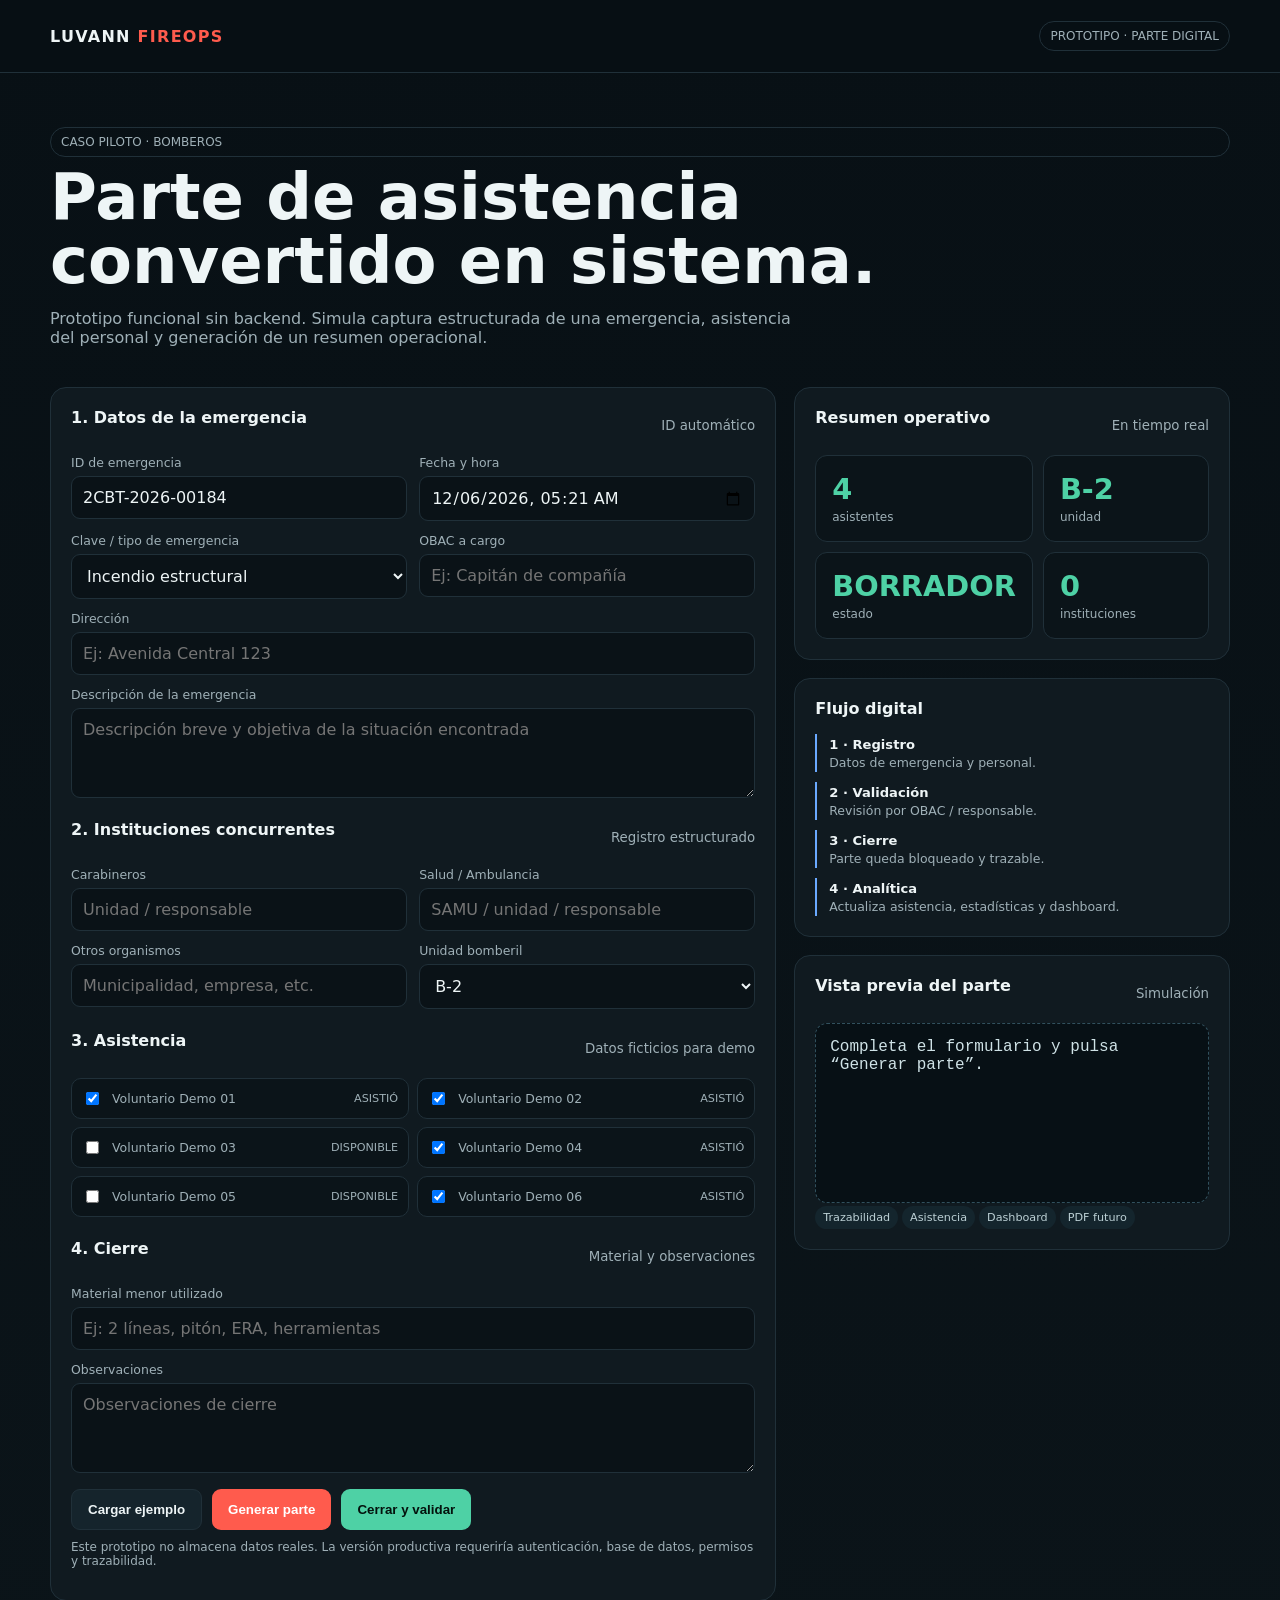
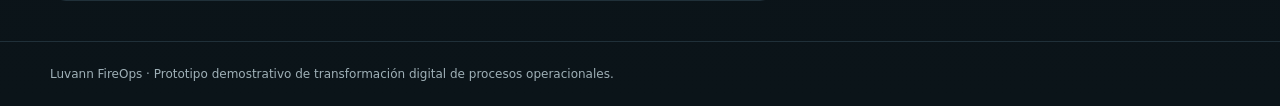
==== fireops-demo.html @ 4d056f80 "feat: agregar prototipo FireOps para parte digital de emergencia" ====
<!doctype html>
<html lang="es">
<head>
<meta charset="utf-8"><meta name="viewport" content="width=device-width,initial-scale=1">
<title>Luvann FireOps | Prototipo</title>
<style>
:root{--bg:#081015;--panel:#101a20;--line:#203039;--text:#eef5f6;--muted:#9fb0b7;--accent:#ff5b4d;--ok:#4ed1a5;--blue:#6aa9ff}*{box-sizing:border-box}body{margin:0;background:linear-gradient(180deg,#081015,#0b1419);color:var(--text);font-family:Inter,system-ui,-apple-system,Segoe UI,sans-serif}.wrap{width:min(1180px,calc(100% - 28px));margin:auto}.top{position:sticky;top:0;z-index:10;background:#081015e8;backdrop-filter:blur(14px);border-bottom:1px solid var(--line)}.top .wrap{height:72px;display:flex;align-items:center;justify-content:space-between}.brand{font-weight:800;letter-spacing:.08em}.brand span{color:var(--accent)}.badge{padding:7px 10px;border:1px solid var(--line);border-radius:999px;color:var(--muted);font-size:.75rem}.hero{padding:54px 0 24px}.hero h1{font-size:clamp(2.2rem,5vw,4.4rem);line-height:1;margin:8px 0 14px}.hero p{color:var(--muted);max-width:760px}.grid{display:grid;grid-template-columns:1.25fr .75fr;gap:18px;padding-bottom:40px}.card{background:var(--panel);border:1px solid var(--line);border-radius:16px;padding:20px}.card h2{font-size:1rem;margin:0 0 16px}.section-title{display:flex;justify-content:space-between;align-items:center;margin-bottom:12px}.section-title small{color:var(--muted)}.form-grid{display:grid;grid-template-columns:repeat(2,1fr);gap:12px}.field{display:flex;flex-direction:column;gap:6px}.field.full{grid-column:1/-1}label{font-size:.78rem;color:var(--muted)}input,select,textarea{width:100%;background:#0a1217;border:1px solid var(--line);color:var(--text);border-radius:9px;padding:11px;font:inherit}textarea{min-height:90px;resize:vertical}.people{display:grid;grid-template-columns:repeat(2,1fr);gap:8px}.person{display:flex;align-items:center;gap:10px;padding:10px;border:1px solid var(--line);border-radius:10px;background:#0b1419}.person input{width:auto}.status{margin-left:auto;font-size:.7rem;color:var(--muted)}.btns{display:flex;gap:10px;flex-wrap:wrap;margin-top:16px}.btn{border:0;border-radius:9px;padding:12px 16px;font-weight:750;cursor:pointer}.primary{background:var(--accent);color:white}.secondary{background:#15242c;color:var(--text);border:1px solid var(--line)}.success{background:var(--ok);color:#04120d}.kpis{display:grid;grid-template-columns:repeat(2,1fr);gap:10px}.kpi{padding:16px;border:1px solid var(--line);border-radius:12px;background:#0b1419}.kpi strong{display:block;font-size:1.8rem;color:var(--ok)}.kpi span{font-size:.75rem;color:var(--muted)}.timeline{display:grid;gap:10px;margin-top:12px}.event{border-left:2px solid var(--blue);padding-left:12px}.event b{font-size:.82rem}.event p{margin:2px 0;color:var(--muted);font-size:.78rem}.preview{font-family:ui-monospace,Consolas,monospace;background:#071015;border:1px dashed #31505d;border-radius:12px;padding:14px;white-space:pre-wrap;color:#cfe2e6;min-height:180px}.hint{font-size:.75rem;color:var(--muted);margin-top:10px}.tag{display:inline-block;padding:5px 8px;border-radius:999px;background:#14252d;color:#bcd0d5;font-size:.7rem;margin:3px 4px 0 0}.foot{padding:25px 0;color:var(--muted);font-size:.75rem;border-top:1px solid var(--line)}@media(max-width:850px){.grid{grid-template-columns:1fr}.form-grid,.people{grid-template-columns:1fr}}
</style>
</head>
<body>
<header class="top"><div class="wrap"><div class="brand">LUVANN <span>FIREOPS</span></div><div class="badge">PROTOTIPO · PARTE DIGITAL</div></div></header>
<main class="wrap">
<section class="hero"><div class="badge">CASO PILOTO · BOMBEROS</div><h1>Parte de asistencia<br>convertido en sistema.</h1><p>Prototipo funcional sin backend. Simula captura estructurada de una emergencia, asistencia del personal y generación de un resumen operacional.</p></section>
<div class="grid">
<section class="card">
<div class="section-title"><h2>1. Datos de la emergencia</h2><small>ID automático</small></div>
<div class="form-grid">
<div class="field"><label>ID de emergencia</label><input id="id" value="2CBT-2026-00184" readonly></div>
<div class="field"><label>Fecha y hora</label><input id="fecha" type="datetime-local"></div>
<div class="field"><label>Clave / tipo de emergencia</label><select id="tipo"><option>Incendio estructural</option><option>Rescate</option><option>Emergencia vehicular</option><option>Material peligroso</option><option>Apoyo / servicio</option></select></div>
<div class="field"><label>OBAC a cargo</label><input id="obac" placeholder="Ej: Capitán de compañía"></div>
<div class="field full"><label>Dirección</label><input id="direccion" placeholder="Ej: Avenida Central 123"></div>
<div class="field full"><label>Descripción de la emergencia</label><textarea id="descripcion" placeholder="Descripción breve y objetiva de la situación encontrada"></textarea></div>
</div>

<div class="section-title" style="margin-top:22px"><h2>2. Instituciones concurrentes</h2><small>Registro estructurado</small></div>
<div class="form-grid">
<div class="field"><label>Carabineros</label><input id="carab" placeholder="Unidad / responsable"></div>
<div class="field"><label>Salud / Ambulancia</label><input id="salud" placeholder="SAMU / unidad / responsable"></div>
<div class="field"><label>Otros organismos</label><input id="otros" placeholder="Municipalidad, empresa, etc."></div>
<div class="field"><label>Unidad bomberil</label><select id="unidad"><option>B-2</option><option>RX-2</option><option>R-2</option><option>UT-2</option></select></div>
</div>

<div class="section-title" style="margin-top:22px"><h2>3. Asistencia</h2><small>Datos ficticios para demo</small></div>
<div class="people">
<label class="person"><input class="asistencia" type="checkbox" checked data-name="Voluntario Demo 01"><span>Voluntario Demo 01</span><span class="status">ASISTIÓ</span></label>
<label class="person"><input class="asistencia" type="checkbox" checked data-name="Voluntario Demo 02"><span>Voluntario Demo 02</span><span class="status">ASISTIÓ</span></label>
<label class="person"><input class="asistencia" type="checkbox" data-name="Voluntario Demo 03"><span>Voluntario Demo 03</span><span class="status">DISPONIBLE</span></label>
<label class="person"><input class="asistencia" type="checkbox" checked data-name="Voluntario Demo 04"><span>Voluntario Demo 04</span><span class="status">ASISTIÓ</span></label>
<label class="person"><input class="asistencia" type="checkbox" data-name="Voluntario Demo 05"><span>Voluntario Demo 05</span><span class="status">DISPONIBLE</span></label>
<label class="person"><input class="asistencia" type="checkbox" checked data-name="Voluntario Demo 06"><span>Voluntario Demo 06</span><span class="status">ASISTIÓ</span></label>
</div>

<div class="section-title" style="margin-top:22px"><h2>4. Cierre</h2><small>Material y observaciones</small></div>
<div class="form-grid"><div class="field full"><label>Material menor utilizado</label><input id="material" placeholder="Ej: 2 líneas, pitón, ERA, herramientas"></div><div class="field full"><label>Observaciones</label><textarea id="obs" placeholder="Observaciones de cierre"></textarea></div></div>
<div class="btns"><button class="btn secondary" onclick="cargarDemo()">Cargar ejemplo</button><button class="btn primary" onclick="generar()">Generar parte</button><button class="btn success" onclick="cerrarParte()">Cerrar y validar</button></div>
<p class="hint">Este prototipo no almacena datos reales. La versión productiva requeriría autenticación, base de datos, permisos y trazabilidad.</p>
</section>

<aside>
<section class="card"><div class="section-title"><h2>Resumen operativo</h2><small>En tiempo real</small></div><div class="kpis"><div class="kpi"><strong id="kAsis">4</strong><span>asistentes</span></div><div class="kpi"><strong id="kUnidad">B-2</strong><span>unidad</span></div><div class="kpi"><strong id="kEstado">BORRADOR</strong><span>estado</span></div><div class="kpi"><strong id="kInst">0</strong><span>instituciones</span></div></div></section>
<section class="card" style="margin-top:18px"><h2>Flujo digital</h2><div class="timeline"><div class="event"><b>1 · Registro</b><p>Datos de emergencia y personal.</p></div><div class="event"><b>2 · Validación</b><p>Revisión por OBAC / responsable.</p></div><div class="event"><b>3 · Cierre</b><p>Parte queda bloqueado y trazable.</p></div><div class="event"><b>4 · Analítica</b><p>Actualiza asistencia, estadísticas y dashboard.</p></div></div></section>
<section class="card" style="margin-top:18px"><div class="section-title"><h2>Vista previa del parte</h2><small>Simulación</small></div><div id="preview" class="preview">Completa el formulario y pulsa “Generar parte”.</div><div><span class="tag">Trazabilidad</span><span class="tag">Asistencia</span><span class="tag">Dashboard</span><span class="tag">PDF futuro</span></div></section>
</aside>
</div>
</main>
<footer class="foot"><div class="wrap">Luvann FireOps · Prototipo demostrativo de transformación digital de procesos operacionales.</div></footer>
<script>
const now=new Date(); document.getElementById('fecha').value=new Date(now.getTime()-now.getTimezoneOffset()*60000).toISOString().slice(0,16);
function asistentes(){return [...document.querySelectorAll('.asistencia:checked')].map(x=>x.dataset.name)}
function contarInst(){return ['carab','salud','otros'].filter(id=>document.getElementById(id).value.trim()).length}
function sync(){document.getElementById('kAsis').textContent=asistentes().length;document.getElementById('kUnidad').textContent=document.getElementById('unidad').value;document.getElementById('kInst').textContent=contarInst()}
document.querySelectorAll('input,select,textarea').forEach(x=>x.addEventListener('input',sync));document.querySelectorAll('.asistencia').forEach(x=>x.addEventListener('change',sync));
function cargarDemo(){document.getElementById('obac').value='Capitán Demo';document.getElementById('direccion').value='Av. Costanera 245';document.getElementById('descripcion').value='Principio de incendio en dependencia comercial. Fuego controlado por primera unidad, sin lesionados.';document.getElementById('carab').value='Patrulla territorial';document.getElementById('salud').value='Ambulancia de apoyo';document.getElementById('material').value='1 línea de ataque, pitón, ERA y herramienta manual';document.getElementById('obs').value='Situación controlada. Se entrega el lugar al responsable.';sync();generar()}
function generar(){sync();const a=asistentes();document.getElementById('preview').textContent=`PARTE DIGITAL · ${document.getElementById('id').value}\n\nFecha: ${document.getElementById('fecha').value.replace('T',' ')}\nTipo: ${document.getElementById('tipo').value}\nOBAC: ${document.getElementById('obac').value||'—'}\nDirección: ${document.getElementById('direccion').value||'—'}\nUnidad: ${document.getElementById('unidad').value}\n\nAsistencia (${a.length}): ${a.join(', ')||'—'}\n\nCarabineros: ${document.getElementById('carab').value||'—'}\nSalud: ${document.getElementById('salud').value||'—'}\nOtros: ${document.getElementById('otros').value||'—'}\n\nDescripción: ${document.getElementById('descripcion').value||'—'}\nMaterial: ${document.getElementById('material').value||'—'}\nObservaciones: ${document.getElementById('obs').value||'—'}\n\nEstado: ${document.getElementById('kEstado').textContent}`}
function cerrarParte(){document.getElementById('kEstado').textContent='VALIDADO';generar();alert('Demo: parte validado. En producción aquí se guardaría en base de datos, quedaría trazabilidad y se generaría el PDF oficial.')}
sync();
</script>
</body></html>
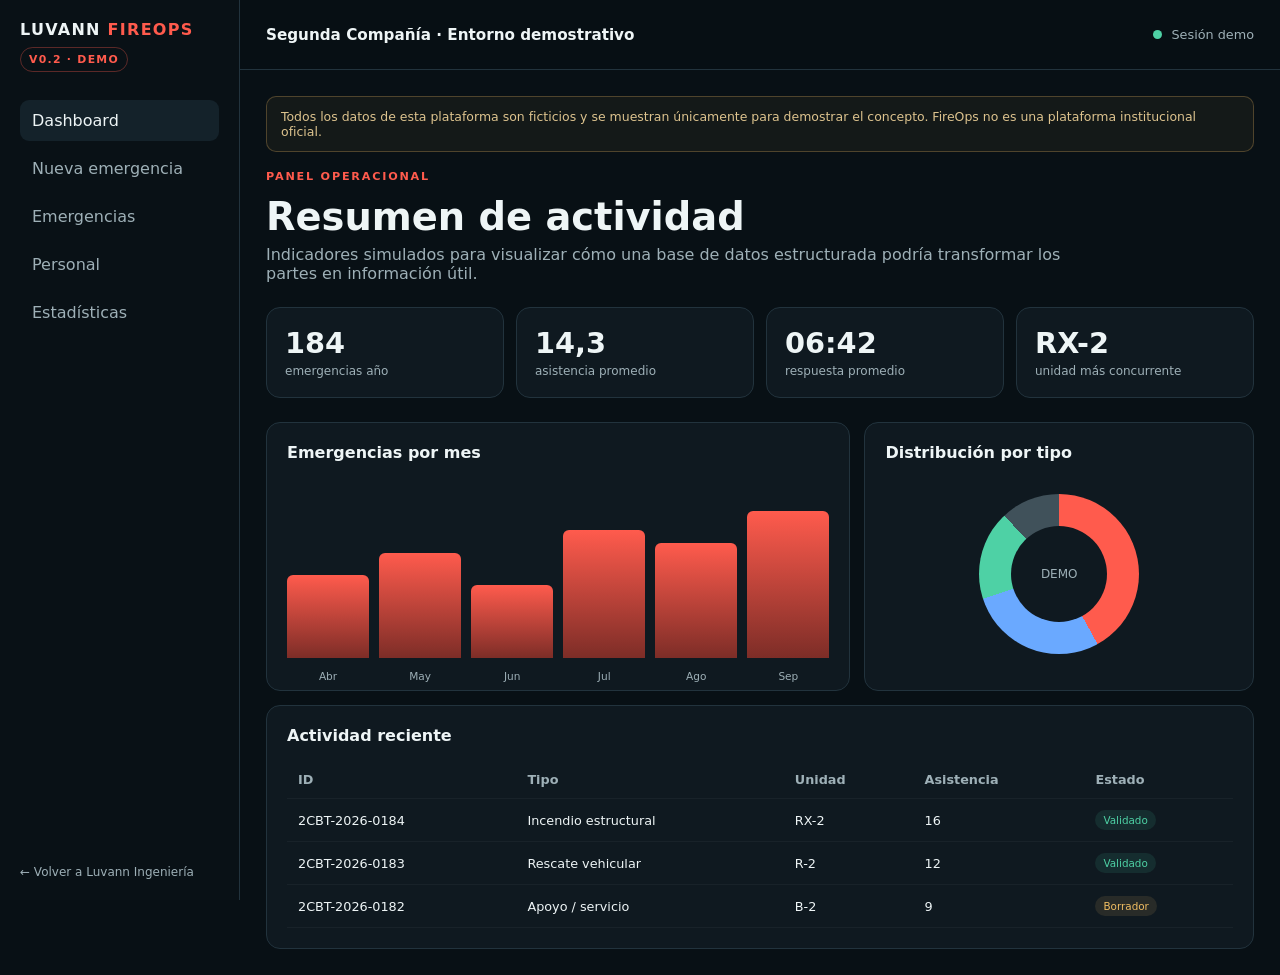
==== commit 35325107: "feat: evolucionar FireOps a dashboard V0.2" ====
--- a/fireops-demo.html
+++ b/fireops-demo.html
@@ -1,69 +1,56 @@
 <!doctype html>
 <html lang="es">
 <head>
-<meta charset="utf-8"><meta name="viewport" content="width=device-width,initial-scale=1">
-<title>Luvann FireOps | Prototipo</title>
+<meta charset="utf-8"><meta name="viewport" content="width=device-width,initial-scale=1"><meta name="theme-color" content="#081015">
+<title>Luvann FireOps V0.2 | Demo</title>
 <style>
-:root{--bg:#081015;--panel:#101a20;--line:#203039;--text:#eef5f6;--muted:#9fb0b7;--accent:#ff5b4d;--ok:#4ed1a5;--blue:#6aa9ff}*{box-sizing:border-box}body{margin:0;background:linear-gradient(180deg,#081015,#0b1419);color:var(--text);font-family:Inter,system-ui,-apple-system,Segoe UI,sans-serif}.wrap{width:min(1180px,calc(100% - 28px));margin:auto}.top{position:sticky;top:0;z-index:10;background:#081015e8;backdrop-filter:blur(14px);border-bottom:1px solid var(--line)}.top .wrap{height:72px;display:flex;align-items:center;justify-content:space-between}.brand{font-weight:800;letter-spacing:.08em}.brand span{color:var(--accent)}.badge{padding:7px 10px;border:1px solid var(--line);border-radius:999px;color:var(--muted);font-size:.75rem}.hero{padding:54px 0 24px}.hero h1{font-size:clamp(2.2rem,5vw,4.4rem);line-height:1;margin:8px 0 14px}.hero p{color:var(--muted);max-width:760px}.grid{display:grid;grid-template-columns:1.25fr .75fr;gap:18px;padding-bottom:40px}.card{background:var(--panel);border:1px solid var(--line);border-radius:16px;padding:20px}.card h2{font-size:1rem;margin:0 0 16px}.section-title{display:flex;justify-content:space-between;align-items:center;margin-bottom:12px}.section-title small{color:var(--muted)}.form-grid{display:grid;grid-template-columns:repeat(2,1fr);gap:12px}.field{display:flex;flex-direction:column;gap:6px}.field.full{grid-column:1/-1}label{font-size:.78rem;color:var(--muted)}input,select,textarea{width:100%;background:#0a1217;border:1px solid var(--line);color:var(--text);border-radius:9px;padding:11px;font:inherit}textarea{min-height:90px;resize:vertical}.people{display:grid;grid-template-columns:repeat(2,1fr);gap:8px}.person{display:flex;align-items:center;gap:10px;padding:10px;border:1px solid var(--line);border-radius:10px;background:#0b1419}.person input{width:auto}.status{margin-left:auto;font-size:.7rem;color:var(--muted)}.btns{display:flex;gap:10px;flex-wrap:wrap;margin-top:16px}.btn{border:0;border-radius:9px;padding:12px 16px;font-weight:750;cursor:pointer}.primary{background:var(--accent);color:white}.secondary{background:#15242c;color:var(--text);border:1px solid var(--line)}.success{background:var(--ok);color:#04120d}.kpis{display:grid;grid-template-columns:repeat(2,1fr);gap:10px}.kpi{padding:16px;border:1px solid var(--line);border-radius:12px;background:#0b1419}.kpi strong{display:block;font-size:1.8rem;color:var(--ok)}.kpi span{font-size:.75rem;color:var(--muted)}.timeline{display:grid;gap:10px;margin-top:12px}.event{border-left:2px solid var(--blue);padding-left:12px}.event b{font-size:.82rem}.event p{margin:2px 0;color:var(--muted);font-size:.78rem}.preview{font-family:ui-monospace,Consolas,monospace;background:#071015;border:1px dashed #31505d;border-radius:12px;padding:14px;white-space:pre-wrap;color:#cfe2e6;min-height:180px}.hint{font-size:.75rem;color:var(--muted);margin-top:10px}.tag{display:inline-block;padding:5px 8px;border-radius:999px;background:#14252d;color:#bcd0d5;font-size:.7rem;margin:3px 4px 0 0}.foot{padding:25px 0;color:var(--muted);font-size:.75rem;border-top:1px solid var(--line)}@media(max-width:850px){.grid{grid-template-columns:1fr}.form-grid,.people{grid-template-columns:1fr}}
+:root{--bg:#081015;--panel:#0f1920;--panel2:#0a1318;--line:#22333d;--text:#eef5f6;--muted:#9eb0b7;--accent:#ff5b4d;--ok:#4ed1a5;--blue:#6aa9ff;--warn:#f0bd62}*{box-sizing:border-box}body{margin:0;background:var(--bg);color:var(--text);font-family:Inter,system-ui,-apple-system,Segoe UI,sans-serif}.app{display:grid;grid-template-columns:240px 1fr;min-height:100vh}.side{border-right:1px solid var(--line);background:#091116;padding:20px;position:sticky;top:0;height:100vh}.brand{font-weight:900;letter-spacing:.08em;margin-bottom:28px}.brand span{color:var(--accent)}.demo-badge{display:inline-block;padding:5px 8px;border:1px solid #ff5b4d55;border-radius:999px;color:#ff8b82;font-size:.68rem;margin-top:8px}.nav{display:grid;gap:7px}.nav button{width:100%;text-align:left;border:0;background:transparent;color:var(--muted);padding:11px 12px;border-radius:9px;font:inherit;cursor:pointer}.nav button:hover,.nav button.active{background:#14222a;color:var(--text)}.side-footer{position:absolute;bottom:20px;left:20px;right:20px}.side-footer a{color:var(--muted);font-size:.75rem;text-decoration:none}.main{min-width:0}.top{height:70px;border-bottom:1px solid var(--line);display:flex;align-items:center;justify-content:space-between;padding:0 26px;background:#081015e8;backdrop-filter:blur(12px);position:sticky;top:0;z-index:5}.top strong{font-size:.95rem}.user{display:flex;align-items:center;gap:9px;color:var(--muted);font-size:.8rem}.dot{width:9px;height:9px;border-radius:50%;background:var(--ok)}.content{padding:26px;max-width:1400px}.view{display:none}.view.active{display:block}.eyebrow{color:var(--accent);font-size:.7rem;letter-spacing:.16em;font-weight:800}.title{font-size:clamp(1.8rem,3vw,3rem);margin:8px 0 6px}.sub{color:var(--muted);max-width:800px;margin-top:0}.kpis{display:grid;grid-template-columns:repeat(4,1fr);gap:12px;margin:24px 0}.card,.kpi{border:1px solid var(--line);background:var(--panel);border-radius:14px}.kpi{padding:18px}.kpi strong{display:block;font-size:1.8rem}.kpi span{font-size:.75rem;color:var(--muted)}.grid2{display:grid;grid-template-columns:1.2fr .8fr;gap:14px}.card{padding:20px}.card h3{margin:0 0 16px;font-size:1rem}.bars{display:flex;align-items:end;gap:10px;height:180px;padding-top:20px}.bar{flex:1;background:linear-gradient(var(--accent),#7d2d27);border-radius:6px 6px 0 0;position:relative}.bar span{position:absolute;bottom:-24px;left:50%;transform:translateX(-50%);font-size:.66rem;color:var(--muted)}.donut-wrap{display:grid;place-items:center;padding:16px}.donut{width:160px;height:160px;border-radius:50%;background:conic-gradient(var(--accent) 0 42%,var(--blue) 42% 70%,var(--ok) 70% 88%,#40515a 88%);display:grid;place-items:center}.donut:after{content:'DEMO';width:96px;height:96px;border-radius:50%;background:var(--panel);display:grid;place-items:center;color:var(--muted);font-size:.75rem}.table{width:100%;border-collapse:collapse}.table th,.table td{text-align:left;padding:11px;border-bottom:1px solid #ffffff0a;font-size:.8rem}.table th{color:var(--muted);font-weight:600}.pill{display:inline-block;border-radius:999px;padding:4px 8px;font-size:.65rem}.ok{background:#4ed1a51c;color:var(--ok)}.warn{background:#f0bd621c;color:var(--warn)}.btn{border:0;border-radius:9px;padding:11px 15px;font-weight:800;cursor:pointer}.primary{background:var(--accent);color:#fff}.secondary{background:#16252d;color:var(--text);border:1px solid var(--line)}.actions{display:flex;gap:9px;flex-wrap:wrap}.form-grid{display:grid;grid-template-columns:repeat(2,1fr);gap:12px}.field{display:flex;flex-direction:column;gap:6px}.full{grid-column:1/-1}label{font-size:.76rem;color:var(--muted)}input,select,textarea{background:var(--panel2);border:1px solid var(--line);border-radius:9px;padding:11px;color:var(--text);font:inherit;width:100%}textarea{min-height:90px}.people{display:grid;grid-template-columns:repeat(2,1fr);gap:8px}.person{display:flex;align-items:center;gap:9px;border:1px solid var(--line);border-radius:9px;padding:10px;background:var(--panel2)}.person input{width:auto}.person small{margin-left:auto;color:var(--muted)}.preview{white-space:pre-wrap;font-family:ui-monospace,Consolas,monospace;font-size:.75rem;background:#061014;border:1px dashed #31505d;padding:14px;border-radius:10px;min-height:160px}.split{display:grid;grid-template-columns:1.1fr .9fr;gap:14px}.stat-grid{display:grid;grid-template-columns:repeat(3,1fr);gap:12px}.stat-box{padding:18px;border:1px solid var(--line);border-radius:12px;background:var(--panel)}.stat-box b{font-size:1.5rem;color:var(--blue)}.stat-box span{display:block;color:var(--muted);font-size:.72rem}.notice{border:1px solid #f0bd6244;background:#f0bd620d;color:#ddc38e;padding:12px 14px;border-radius:10px;font-size:.78rem;margin-bottom:18px}@media(max-width:950px){.app{grid-template-columns:1fr}.side{position:static;height:auto;border-right:0;border-bottom:1px solid var(--line)}.nav{grid-template-columns:repeat(5,1fr);overflow:auto}.nav button{white-space:nowrap}.side-footer{display:none}.grid2,.split{grid-template-columns:1fr}.kpis{grid-template-columns:1fr 1fr}}@media(max-width:620px){.content{padding:16px}.top{padding:0 16px}.kpis,.form-grid,.people,.stat-grid{grid-template-columns:1fr}.full{grid-column:auto}.nav{grid-template-columns:1fr 1fr}.table{display:block;overflow:auto}.user{display:none}}
 </style>
 </head>
 <body>
-<header class="top"><div class="wrap"><div class="brand">LUVANN <span>FIREOPS</span></div><div class="badge">PROTOTIPO · PARTE DIGITAL</div></div></header>
-<main class="wrap">
-<section class="hero"><div class="badge">CASO PILOTO · BOMBEROS</div><h1>Parte de asistencia<br>convertido en sistema.</h1><p>Prototipo funcional sin backend. Simula captura estructurada de una emergencia, asistencia del personal y generación de un resumen operacional.</p></section>
-<div class="grid">
-<section class="card">
-<div class="section-title"><h2>1. Datos de la emergencia</h2><small>ID automático</small></div>
-<div class="form-grid">
-<div class="field"><label>ID de emergencia</label><input id="id" value="2CBT-2026-00184" readonly></div>
-<div class="field"><label>Fecha y hora</label><input id="fecha" type="datetime-local"></div>
-<div class="field"><label>Clave / tipo de emergencia</label><select id="tipo"><option>Incendio estructural</option><option>Rescate</option><option>Emergencia vehicular</option><option>Material peligroso</option><option>Apoyo / servicio</option></select></div>
-<div class="field"><label>OBAC a cargo</label><input id="obac" placeholder="Ej: Capitán de compañía"></div>
-<div class="field full"><label>Dirección</label><input id="direccion" placeholder="Ej: Avenida Central 123"></div>
-<div class="field full"><label>Descripción de la emergencia</label><textarea id="descripcion" placeholder="Descripción breve y objetiva de la situación encontrada"></textarea></div>
+<div class="app">
+<aside class="side">
+  <div class="brand">LUVANN <span>FIREOPS</span><br><span class="demo-badge">V0.2 · DEMO</span></div>
+  <div class="nav">
+    <button class="active" data-view="dashboard">Dashboard</button>
+    <button data-view="nuevo">Nueva emergencia</button>
+    <button data-view="historial">Emergencias</button>
+    <button data-view="personal">Personal</button>
+    <button data-view="estadisticas">Estadísticas</button>
+  </div>
+  <div class="side-footer"><a href="./">← Volver a Luvann Ingeniería</a></div>
+</aside>
+<div class="main">
+<header class="top"><strong>Segunda Compañía · Entorno demostrativo</strong><div class="user"><span class="dot"></span> Sesión demo</div></header>
+<div class="content">
+  <div class="notice">Todos los datos de esta plataforma son ficticios y se muestran únicamente para demostrar el concepto. FireOps no es una plataforma institucional oficial.</div>
+
+  <section id="dashboard" class="view active">
+    <p class="eyebrow">PANEL OPERACIONAL</p><h1 class="title">Resumen de actividad</h1><p class="sub">Indicadores simulados para visualizar cómo una base de datos estructurada podría transformar los partes en información útil.</p>
+    <div class="kpis"><div class="kpi"><strong>184</strong><span>emergencias año</span></div><div class="kpi"><strong>14,3</strong><span>asistencia promedio</span></div><div class="kpi"><strong>06:42</strong><span>respuesta promedio</span></div><div class="kpi"><strong>RX-2</strong><span>unidad más concurrente</span></div></div>
+    <div class="grid2"><div class="card"><h3>Emergencias por mes</h3><div class="bars"><div class="bar" style="height:52%"><span>Abr</span></div><div class="bar" style="height:66%"><span>May</span></div><div class="bar" style="height:46%"><span>Jun</span></div><div class="bar" style="height:80%"><span>Jul</span></div><div class="bar" style="height:72%"><span>Ago</span></div><div class="bar" style="height:92%"><span>Sep</span></div></div></div><div class="card"><h3>Distribución por tipo</h3><div class="donut-wrap"><div class="donut"></div></div></div></div>
+    <div class="card" style="margin-top:14px"><h3>Actividad reciente</h3><table class="table"><thead><tr><th>ID</th><th>Tipo</th><th>Unidad</th><th>Asistencia</th><th>Estado</th></tr></thead><tbody><tr><td>2CBT-2026-0184</td><td>Incendio estructural</td><td>RX-2</td><td>16</td><td><span class="pill ok">Validado</span></td></tr><tr><td>2CBT-2026-0183</td><td>Rescate vehicular</td><td>R-2</td><td>12</td><td><span class="pill ok">Validado</span></td></tr><tr><td>2CBT-2026-0182</td><td>Apoyo / servicio</td><td>B-2</td><td>9</td><td><span class="pill warn">Borrador</span></td></tr></tbody></table></div>
+  </section>
+
+  <section id="nuevo" class="view">
+    <p class="eyebrow">NUEVO PARTE</p><h1 class="title">Registrar emergencia</h1><p class="sub">Completa el flujo de demostración. Nada se almacena fuera de tu navegador.</p>
+    <div class="split"><div class="card"><div class="form-grid"><div class="field"><label>ID</label><input id="id" value="2CBT-2026-0185" readonly></div><div class="field"><label>Fecha y hora</label><input id="fecha" type="datetime-local"></div><div class="field"><label>Tipo</label><select id="tipo"><option>Incendio estructural</option><option>Rescate vehicular</option><option>Rescate</option><option>Material peligroso</option><option>Apoyo / servicio</option></select></div><div class="field"><label>Unidad</label><select id="unidad"><option>B-2</option><option>RX-2</option><option>R-2</option><option>UT-2</option></select></div><div class="field"><label>OBAC</label><input id="obac" placeholder="Responsable"></div><div class="field"><label>Dirección</label><input id="direccion" placeholder="Dirección"></div><div class="field"><label>Carabineros</label><input id="carab" placeholder="Unidad / responsable"></div><div class="field"><label>Salud</label><input id="salud" placeholder="Unidad / responsable"></div><div class="field full"><label>Descripción</label><textarea id="descripcion" placeholder="Situación encontrada y acciones principales"></textarea></div></div><h3 style="margin-top:22px">Asistencia</h3><div class="people"><label class="person"><input class="asis" type="checkbox" checked data-name="Voluntario Demo 01">Voluntario Demo 01<small>ASISTIÓ</small></label><label class="person"><input class="asis" type="checkbox" checked data-name="Voluntario Demo 02">Voluntario Demo 02<small>ASISTIÓ</small></label><label class="person"><input class="asis" type="checkbox" data-name="Voluntario Demo 03">Voluntario Demo 03<small>DISPONIBLE</small></label><label class="person"><input class="asis" type="checkbox" checked data-name="Voluntario Demo 04">Voluntario Demo 04<small>ASISTIÓ</small></label></div><div class="actions" style="margin-top:18px"><button class="btn secondary" onclick="cargarDemo()">Cargar ejemplo</button><button class="btn primary" onclick="generar()">Generar resumen</button><button class="btn secondary" onclick="validar()">Validar parte</button></div></div><div class="card"><h3>Vista previa</h3><div id="preview" class="preview">Completa el formulario y pulsa “Generar resumen”.</div></div></div>
+  </section>
+
+  <section id="historial" class="view"><p class="eyebrow">HISTORIAL</p><h1 class="title">Emergencias registradas</h1><p class="sub">Ejemplo de cómo podría consultarse el archivo histórico sin revisar documentos físicos uno a uno.</p><div class="card"><table class="table"><thead><tr><th>Fecha</th><th>ID</th><th>Tipo</th><th>Dirección</th><th>Unidad</th><th>Asistencia</th><th>Estado</th></tr></thead><tbody><tr><td>22/09/2026</td><td>0184</td><td>Incendio estructural</td><td>Sector centro</td><td>RX-2</td><td>16</td><td><span class="pill ok">Validado</span></td></tr><tr><td>20/09/2026</td><td>0183</td><td>Rescate vehicular</td><td>Ruta interurbana</td><td>R-2</td><td>12</td><td><span class="pill ok">Validado</span></td></tr><tr><td>18/09/2026</td><td>0182</td><td>Apoyo / servicio</td><td>Sector norte</td><td>B-2</td><td>9</td><td><span class="pill warn">Borrador</span></td></tr></tbody></table></div></section>
+
+  <section id="personal" class="view"><p class="eyebrow">PERSONAL</p><h1 class="title">Asistencia y disponibilidad</h1><p class="sub">La nómina real podría cargarse desde una base segura y registrar presencia, cuartel, maquinista u otras funciones.</p><div class="card"><table class="table"><thead><tr><th>Voluntario</th><th>Asistencias demo</th><th>% demo</th><th>Última salida</th></tr></thead><tbody><tr><td>Voluntario Demo 01</td><td>41</td><td>82%</td><td>22/09</td></tr><tr><td>Voluntario Demo 02</td><td>38</td><td>76%</td><td>22/09</td></tr><tr><td>Voluntario Demo 03</td><td>31</td><td>62%</td><td>20/09</td></tr><tr><td>Voluntario Demo 04</td><td>44</td><td>88%</td><td>22/09</td></tr></tbody></table></div></section>
+
+  <section id="estadisticas" class="view"><p class="eyebrow">ANALÍTICA</p><h1 class="title">Indicadores demostrativos</h1><p class="sub">Con datos reales, estos indicadores podrían filtrarse por mes, tipo de emergencia, unidad, horario o dotación.</p><div class="stat-grid"><div class="stat-box"><b>37</b><span>incendios estructurales</span></div><div class="stat-box"><b>28</b><span>rescates</span></div><div class="stat-box"><b>41</b><span>servicios / apoyos</span></div><div class="stat-box"><b>18:40</b><span>franja horaria con mayor actividad</span></div><div class="stat-box"><b>14,3</b><span>dotación promedio</span></div><div class="stat-box"><b>92%</b><span>partes cerrados correctamente</span></div></div></section>
 </div>
-
-<div class="section-title" style="margin-top:22px"><h2>2. Instituciones concurrentes</h2><small>Registro estructurado</small></div>
-<div class="form-grid">
-<div class="field"><label>Carabineros</label><input id="carab" placeholder="Unidad / responsable"></div>
-<div class="field"><label>Salud / Ambulancia</label><input id="salud" placeholder="SAMU / unidad / responsable"></div>
-<div class="field"><label>Otros organismos</label><input id="otros" placeholder="Municipalidad, empresa, etc."></div>
-<div class="field"><label>Unidad bomberil</label><select id="unidad"><option>B-2</option><option>RX-2</option><option>R-2</option><option>UT-2</option></select></div>
 </div>
-
-<div class="section-title" style="margin-top:22px"><h2>3. Asistencia</h2><small>Datos ficticios para demo</small></div>
-<div class="people">
-<label class="person"><input class="asistencia" type="checkbox" checked data-name="Voluntario Demo 01"><span>Voluntario Demo 01</span><span class="status">ASISTIÓ</span></label>
-<label class="person"><input class="asistencia" type="checkbox" checked data-name="Voluntario Demo 02"><span>Voluntario Demo 02</span><span class="status">ASISTIÓ</span></label>
-<label class="person"><input class="asistencia" type="checkbox" data-name="Voluntario Demo 03"><span>Voluntario Demo 03</span><span class="status">DISPONIBLE</span></label>
-<label class="person"><input class="asistencia" type="checkbox" checked data-name="Voluntario Demo 04"><span>Voluntario Demo 04</span><span class="status">ASISTIÓ</span></label>
-<label class="person"><input class="asistencia" type="checkbox" data-name="Voluntario Demo 05"><span>Voluntario Demo 05</span><span class="status">DISPONIBLE</span></label>
-<label class="person"><input class="asistencia" type="checkbox" checked data-name="Voluntario Demo 06"><span>Voluntario Demo 06</span><span class="status">ASISTIÓ</span></label>
 </div>
-
-<div class="section-title" style="margin-top:22px"><h2>4. Cierre</h2><small>Material y observaciones</small></div>
-<div class="form-grid"><div class="field full"><label>Material menor utilizado</label><input id="material" placeholder="Ej: 2 líneas, pitón, ERA, herramientas"></div><div class="field full"><label>Observaciones</label><textarea id="obs" placeholder="Observaciones de cierre"></textarea></div></div>
-<div class="btns"><button class="btn secondary" onclick="cargarDemo()">Cargar ejemplo</button><button class="btn primary" onclick="generar()">Generar parte</button><button class="btn success" onclick="cerrarParte()">Cerrar y validar</button></div>
-<p class="hint">Este prototipo no almacena datos reales. La versión productiva requeriría autenticación, base de datos, permisos y trazabilidad.</p>
-</section>
-
-<aside>
-<section class="card"><div class="section-title"><h2>Resumen operativo</h2><small>En tiempo real</small></div><div class="kpis"><div class="kpi"><strong id="kAsis">4</strong><span>asistentes</span></div><div class="kpi"><strong id="kUnidad">B-2</strong><span>unidad</span></div><div class="kpi"><strong id="kEstado">BORRADOR</strong><span>estado</span></div><div class="kpi"><strong id="kInst">0</strong><span>instituciones</span></div></div></section>
-<section class="card" style="margin-top:18px"><h2>Flujo digital</h2><div class="timeline"><div class="event"><b>1 · Registro</b><p>Datos de emergencia y personal.</p></div><div class="event"><b>2 · Validación</b><p>Revisión por OBAC / responsable.</p></div><div class="event"><b>3 · Cierre</b><p>Parte queda bloqueado y trazable.</p></div><div class="event"><b>4 · Analítica</b><p>Actualiza asistencia, estadísticas y dashboard.</p></div></div></section>
-<section class="card" style="margin-top:18px"><div class="section-title"><h2>Vista previa del parte</h2><small>Simulación</small></div><div id="preview" class="preview">Completa el formulario y pulsa “Generar parte”.</div><div><span class="tag">Trazabilidad</span><span class="tag">Asistencia</span><span class="tag">Dashboard</span><span class="tag">PDF futuro</span></div></section>
-</aside>
-</div>
-</main>
-<footer class="foot"><div class="wrap">Luvann FireOps · Prototipo demostrativo de transformación digital de procesos operacionales.</div></footer>
 <script>
-const now=new Date(); document.getElementById('fecha').value=new Date(now.getTime()-now.getTimezoneOffset()*60000).toISOString().slice(0,16);
-function asistentes(){return [...document.querySelectorAll('.asistencia:checked')].map(x=>x.dataset.name)}
-function contarInst(){return ['carab','salud','otros'].filter(id=>document.getElementById(id).value.trim()).length}
-function sync(){document.getElementById('kAsis').textContent=asistentes().length;document.getElementById('kUnidad').textContent=document.getElementById('unidad').value;document.getElementById('kInst').textContent=contarInst()}
-document.querySelectorAll('input,select,textarea').forEach(x=>x.addEventListener('input',sync));document.querySelectorAll('.asistencia').forEach(x=>x.addEventListener('change',sync));
-function cargarDemo(){document.getElementById('obac').value='Capitán Demo';document.getElementById('direccion').value='Av. Costanera 245';document.getElementById('descripcion').value='Principio de incendio en dependencia comercial. Fuego controlado por primera unidad, sin lesionados.';document.getElementById('carab').value='Patrulla territorial';document.getElementById('salud').value='Ambulancia de apoyo';document.getElementById('material').value='1 línea de ataque, pitón, ERA y herramienta manual';document.getElementById('obs').value='Situación controlada. Se entrega el lugar al responsable.';sync();generar()}
-function generar(){sync();const a=asistentes();document.getElementById('preview').textContent=`PARTE DIGITAL · ${document.getElementById('id').value}\n\nFecha: ${document.getElementById('fecha').value.replace('T',' ')}\nTipo: ${document.getElementById('tipo').value}\nOBAC: ${document.getElementById('obac').value||'—'}\nDirección: ${document.getElementById('direccion').value||'—'}\nUnidad: ${document.getElementById('unidad').value}\n\nAsistencia (${a.length}): ${a.join(', ')||'—'}\n\nCarabineros: ${document.getElementById('carab').value||'—'}\nSalud: ${document.getElementById('salud').value||'—'}\nOtros: ${document.getElementById('otros').value||'—'}\n\nDescripción: ${document.getElementById('descripcion').value||'—'}\nMaterial: ${document.getElementById('material').value||'—'}\nObservaciones: ${document.getElementById('obs').value||'—'}\n\nEstado: ${document.getElementById('kEstado').textContent}`}
-function cerrarParte(){document.getElementById('kEstado').textContent='VALIDADO';generar();alert('Demo: parte validado. En producción aquí se guardaría en base de datos, quedaría trazabilidad y se generaría el PDF oficial.')}
-sync();
+const buttons=[...document.querySelectorAll('.nav button')];const views=[...document.querySelectorAll('.view')];buttons.forEach(b=>b.onclick=()=>{buttons.forEach(x=>x.classList.remove('active'));views.forEach(v=>v.classList.remove('active'));b.classList.add('active');document.getElementById(b.dataset.view).classList.add('active');window.scrollTo(0,0)});
+const now=new Date();document.getElementById('fecha').value=new Date(now.getTime()-now.getTimezoneOffset()*60000).toISOString().slice(0,16);
+function names(){return [...document.querySelectorAll('.asis:checked')].map(x=>x.dataset.name)}
+function cargarDemo(){obac.value='Capitán Demo';direccion.value='Av. Costanera 245';carab.value='Patrulla territorial';salud.value='Ambulancia de apoyo';descripcion.value='Principio de incendio en dependencia comercial. Situación controlada por la primera unidad, sin lesionados.';generar()}
+function generar(){const a=names();preview.textContent=`PARTE DIGITAL · ${id.value}\nFecha: ${fecha.value.replace('T',' ')}\nTipo: ${tipo.value}\nUnidad: ${unidad.value}\nOBAC: ${obac.value||'—'}\nDirección: ${direccion.value||'—'}\nCarabineros: ${carab.value||'—'}\nSalud: ${salud.value||'—'}\nAsistencia: ${a.length} (${a.join(', ')||'—'})\nDescripción: ${descripcion.value||'—'}\nEstado: BORRADOR`}
+function validar(){generar();preview.textContent=preview.textContent.replace('Estado: BORRADOR','Estado: VALIDADO (DEMO)');alert('Demo: parte validado. En una versión productiva se almacenaría en base de datos con usuario, fecha, trazabilidad y permisos.')}
 </script>
 </body></html>
